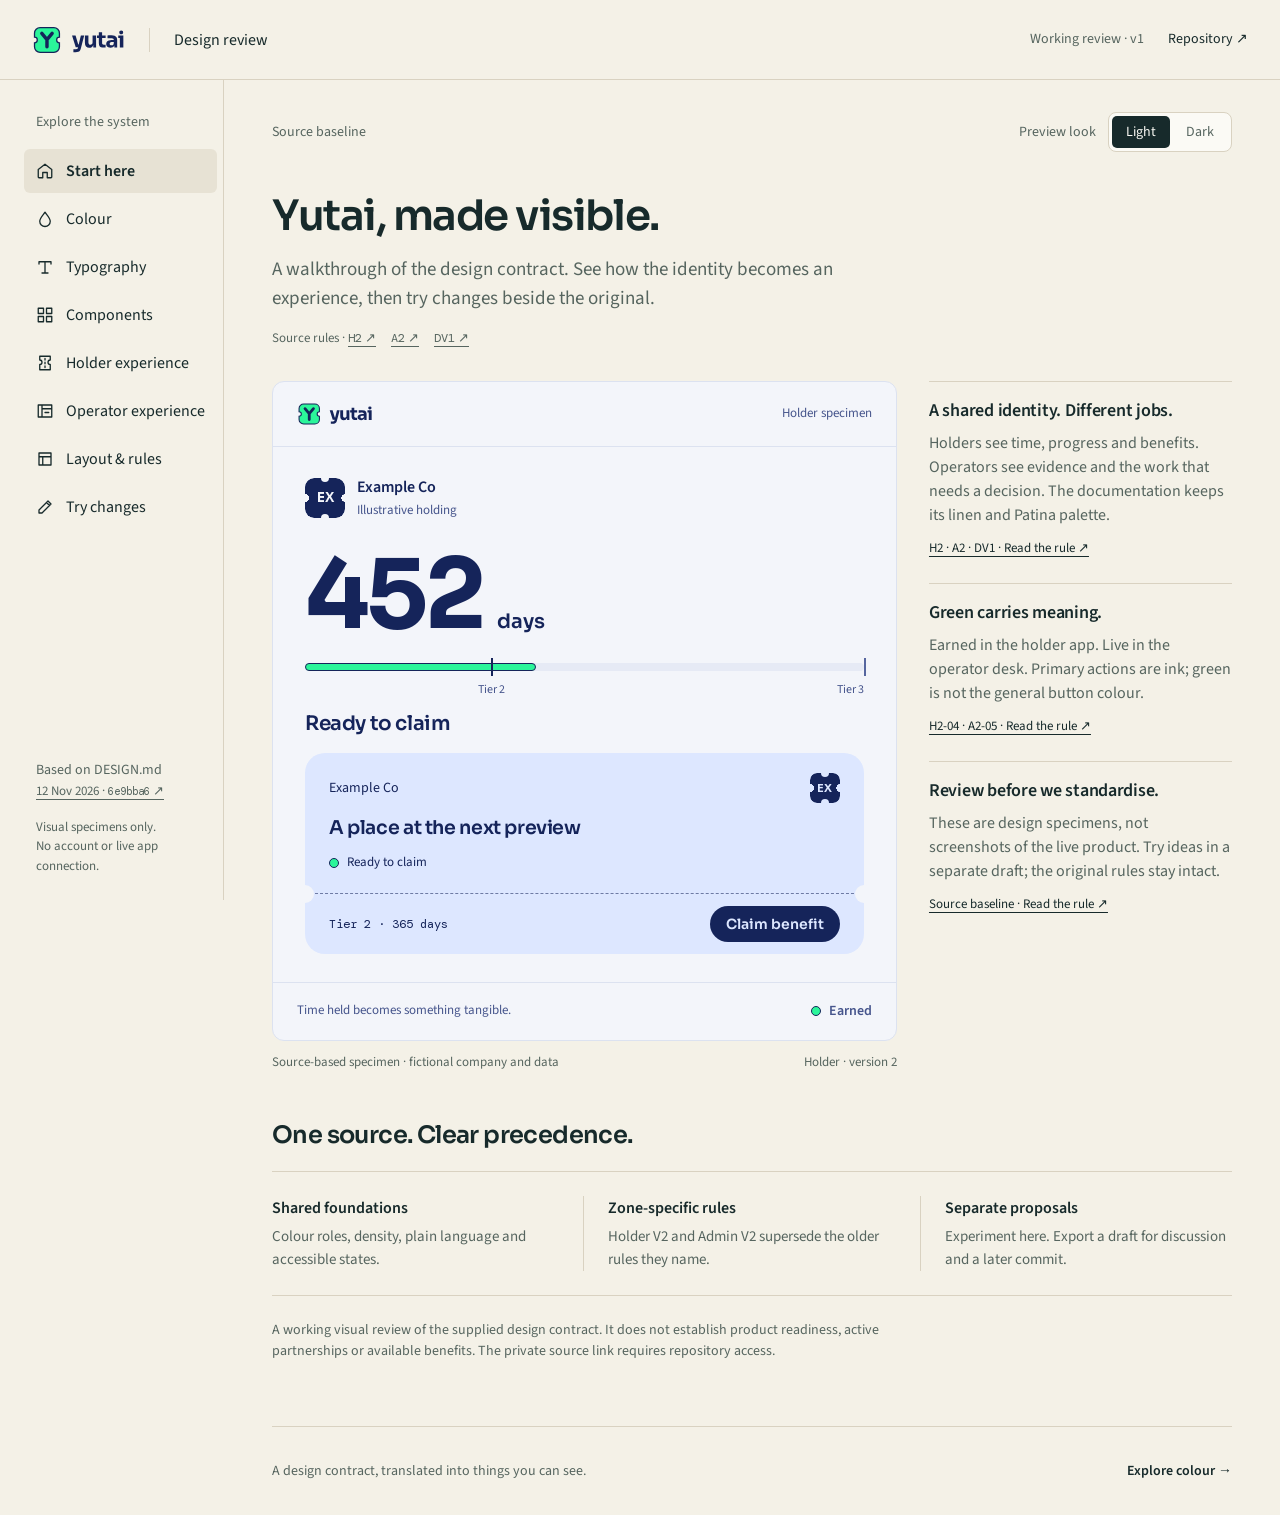
==== index.html @ 5b23b043 "Add interactive Yutai design review walkthrough" ====
<!doctype html>
<html lang="en-GB">
<head>
  <meta charset="utf-8">
  <meta name="viewport" content="width=device-width,initial-scale=1">
  <meta name="description" content="An interactive visual review of Yutai’s design system. Explore the source baseline and try separate design proposals.">
  <meta name="theme-color" content="#F4F1E7">
  <title>Yutai · Design review</title>
  <link rel="icon" href="assets/yutai-logo-light.svg" type="image/svg+xml">
  <link rel="stylesheet" href="style.css">
  <script defer src="data.js"></script>
  <script defer src="app.js"></script>
</head>
<body>
  <a class="skip" href="#main">Skip to content</a>
  <header class="masthead">
    <a class="identity" href="#start" aria-label="Yutai design review home"><img src="assets/yutai-logo-light.svg" alt="Yutai" width="93" height="30"><span>Design review</span></a>
    <div class="mast-actions"><span class="draft-label">Working review · v1</span><a class="text-link" href="https://github.com/nonprophet-max/yutai-design" target="_blank" rel="noopener">Repository <span aria-hidden="true">↗</span></a></div>
  </header>
  <aside class="navigation" aria-label="Walkthrough navigation">
    <p class="nav-title">Explore the system</p>
    <nav id="desktop-nav" aria-label="Design chapters"></nav>
    <label class="mobile-nav">Choose a chapter<select id="chapter-select" aria-label="Choose a chapter"></select></label>
    <div class="nav-foot"><p>Based on DESIGN.md</p><a class="source-ref" href="https://github.com/BrunoPessoa22/special-project/blob/6e9bba6237d9f6296e41d71a105c7b190074205a/docs/DESIGN.md" target="_blank" rel="noopener">12 Nov 2026 · <code>6e9bba6</code> ↗</a><p class="small">Visual specimens only.<br>No account or live app connection.</p></div>
  </aside>
  <main id="main" tabindex="-1">
    <div class="preview-toolbar"><span id="chapter-context">Source baseline</span><div class="look-control"><span>Preview look</span><div class="segmented" role="group" aria-label="Preview look"><button type="button" data-look="light" aria-pressed="true">Light</button><button type="button" data-look="dark" aria-pressed="false">Dark</button></div></div></div>
    <div id="chapter"></div>
    <footer class="page-footer"><span id="footer-rule">A design contract, translated into things you can see.</span><button class="next-chapter quiet" id="next-chapter" type="button">Explore colour <span aria-hidden="true">→</span></button></footer>
  </main>
  <div id="announcement" role="status" aria-live="polite" class="toast" hidden></div>
  <dialog id="detail-dialog" aria-labelledby="detail-title"><div class="dialog-head"><h2 id="detail-title">Review specimen</h2><button id="close-detail" class="secondary" type="button">Close</button></div><div id="detail-body"></div></dialog>
  <noscript><p class="no-script">This interactive review needs JavaScript. The source design contract is available through the DESIGN.md link.</p></noscript>
</body>
</html>
---- style.css ----
@font-face{font-family:Sora;src:url('assets/fonts/sora-latin-400-normal.woff') format('woff');font-weight:400;font-display:swap}
@font-face{font-family:Sora;src:url('assets/fonts/sora-latin-600-normal.woff2') format('woff2');font-weight:600;font-display:swap}
@font-face{font-family:Sora;src:url('assets/fonts/sora-latin-700-normal.woff') format('woff');font-weight:700;font-display:swap}
@font-face{font-family:'Source Sans 3';src:url('assets/fonts/source-sans-3-latin-400-normal.woff2') format('woff2');font-weight:400;font-display:swap}
@font-face{font-family:'Source Sans 3';src:url('assets/fonts/source-sans-3-latin-600-normal.woff2') format('woff2');font-weight:600;font-display:swap}
@font-face{font-family:'DM Mono';src:url('assets/fonts/dm-mono-latin-400-normal.woff') format('woff');font-weight:400;font-display:swap}
@font-face{font-family:'DM Mono';src:url('assets/fonts/dm-mono-latin-500-normal.woff2') format('woff2');font-weight:500;font-display:swap}
:root{--paper:#F4F1E7;--paper-raised:#FBFAF5;--ink:#172A2B;--muted:#56655F;--line:#D9D2C1;--patina:#245E61;--focus:#245E61;--ui-radius:6px;--space-1:8px;--space-2:16px;--space-3:24px;--space-4:32px;--space-5:48px;--float-shadow:0 16px 48px #172a2b22;color-scheme:light}
*{box-sizing:border-box}html{scroll-padding-top:100px;scroll-behavior:smooth}body{margin:0;background:var(--paper);color:var(--ink);font:16px/1.5 'Source Sans 3',sans-serif}button,input,select,textarea{font:inherit;color:inherit}button,a,input,select,textarea{touch-action:manipulation}button{cursor:pointer}a{color:inherit;text-underline-offset:4px}button{transition:background-color 120ms ease,color 120ms ease,border-color 120ms ease}a:hover{color:var(--patina)}button:disabled{cursor:not-allowed;opacity:.55}h1,h2,h3,h4,p{margin:0}h1,h2,h3{font-family:Sora,sans-serif;text-wrap:balance}h1{font-size:42px;line-height:1.15;font-weight:600;letter-spacing:-.035em;max-width:850px}h2{font-size:24px;line-height:1.3;font-weight:600;letter-spacing:-.025em}h3{font-size:18px;line-height:1.4;font-weight:600;letter-spacing:-.015em}p{text-wrap:pretty}p+p{margin-top:12px}code,.mono{font-family:'DM Mono',monospace;font-size:.82em;font-variant-numeric:tabular-nums}::selection{background:#245E61;color:#fff}:focus-visible{outline:2px solid var(--focus);outline-offset:3px}button,input,select,textarea{accent-color:var(--patina)}input,textarea{caret-color:var(--patina)}[hidden]{display:none!important}.skip{position:fixed;left:16px;top:-80px;z-index:30;background:var(--ink);color:white;padding:12px}.skip:focus{top:12px}.masthead{height:80px;display:flex;justify-content:space-between;align-items:center;padding:0 32px;border-bottom:1px solid var(--line);position:fixed;inset:0 0 auto;background:var(--paper);z-index:10}.identity{display:flex;align-items:center;gap:24px;text-decoration:none}.identity img{display:block;width:93px;height:30px}.identity>span{border-left:1px solid var(--line);padding-left:24px;font-size:16px}.mast-actions{display:flex;align-items:center;gap:24px}.draft-label{color:var(--muted);font-size:14px}.text-link{font-size:14px;text-decoration:none}.navigation{position:fixed;inset:80px auto 0 0;width:224px;padding:32px 16px 24px 24px;border-right:1px solid var(--line);display:flex;flex-direction:column}.nav-title{font-size:14px;color:var(--muted);padding:0 12px;margin-bottom:16px}nav{display:grid;gap:4px}nav a{display:flex;gap:12px;align-items:center;padding:10px 12px;text-decoration:none;border-radius:6px;font-size:16px;white-space:nowrap}nav a:hover{background:#EFEBDF;color:var(--ink)}nav a[aria-current=page]{background:#E7E2D4;font-weight:600}.nav-icon{width:18px;height:18px;flex:none;stroke:currentColor;fill:none;stroke-width:1.75}.nav-foot{margin-top:auto;padding:24px 12px 0;color:var(--muted);font-size:14px}.source-ref{font-size:13px}.small{font-size:13px}.nav-foot .small{margin-top:16px}.mobile-nav{display:none}main{margin-left:224px;padding:112px 48px 0;min-width:0;max-width:1800px}.preview-toolbar{display:flex;align-items:center;justify-content:space-between;color:var(--muted);font-size:14px;gap:16px;margin-bottom:40px}.look-control{display:flex;gap:12px;align-items:center}.segmented{display:inline-flex;padding:3px;border:1px solid var(--line);border-radius:8px;background:var(--paper-raised);gap:2px}.segmented button{padding:5px 14px;border:0;background:transparent;border-radius:5px;min-height:32px;white-space:nowrap}.segmented button:hover{background:#EFEBDF}.segmented button[aria-pressed=true]{background:var(--ink);color:var(--paper-raised)}.chapter-head{margin-bottom:32px}.chapter-head .intro{max-width:630px;color:var(--muted);font-size:19px;line-height:1.5;margin-top:16px}.chapter-head .source-line{margin-top:16px}.source-line{font-size:13px;color:var(--muted)}.source-line a{margin-right:12px}.source-line code{font-size:12px}.lead-split{display:grid;grid-template-columns:minmax(0,1.65fr) minmax(220px,.8fr);gap:32px;align-items:start}.notes-stack{display:grid;gap:24px}.rule-note{padding-top:16px;border-top:1px solid var(--line)}.rule-note h3{font-family:'Source Sans 3',sans-serif;font-size:18px;font-weight:600;margin-bottom:8px}.rule-note p{font-size:16px;color:var(--muted)}.rule-note .rule-link{display:inline-block;margin-top:12px;font-size:13px}.section-block{margin-top:48px}.section-heading{display:flex;justify-content:space-between;align-items:baseline;gap:16px;margin-bottom:20px}.section-heading p{color:var(--muted);font-size:15px}.page-footer{margin-top:64px;padding:24px 0;border-top:1px solid var(--line);display:flex;justify-content:space-between;align-items:center;gap:24px;font-size:14px;color:var(--muted)}.quiet{border:0;background:transparent;color:var(--ink);padding:8px 0;min-height:40px}.quiet:hover{color:var(--patina)}.next-chapter{font-weight:600;white-space:nowrap}.secondary,.primary{border:1px solid var(--line);border-radius:6px;min-height:40px;padding:8px 16px;font-weight:600;background:var(--paper-raised)}.primary{background:var(--ink);color:var(--paper-raised);border-color:var(--ink)}.secondary:hover{background:#EFEBDF}.primary:hover{background:var(--patina)}.small-actions{display:flex;gap:8px;align-items:center;flex-wrap:wrap}.view-controls{display:flex;gap:20px;align-items:center;flex-wrap:wrap;margin-bottom:24px}.control-label{display:grid;gap:6px;font-size:14px;font-weight:600}.control-label select,.control-label input[type=text],.control-label input[type=number]{min-height:40px;border:1px solid #8E8674;border-radius:6px;background:var(--paper-raised);padding:6px 12px;max-width:100%;font-weight:400}.help{font-size:14px;color:var(--muted);font-weight:400}.specimen{--s-ground:#F3F5FA;--s-surface:#FFFFFF;--s-raised:#F6F8FC;--s-ink:#15245A;--s-ink2:#46558C;--s-ink3:#56669F;--s-line:#DCE2F0;--s-rule:#EBEEF6;--s-active:#E6EAF5;--s-field:#7F8BBE;--s-control:#B4BFDD;--s-focus:#1A5FD6;--s-primary:#15245A;--s-on:#FFFFFF;--s-green:#2BF59A;--s-edge:#15245A;--s-ok:#0A6B42;--s-warn:#8A5200;--s-bad:#B42332;background:var(--s-ground);color:var(--s-ink);--focus:var(--s-focus);border:1px solid var(--s-line);border-radius:12px;min-width:0;overflow:hidden;font-family:'Source Sans 3',sans-serif}.specimen[data-theme=dark]{--s-ground:#050B1E;--s-surface:#0B1533;--s-raised:#101C42;--s-ink:#F4F7FF;--s-ink2:#B1BCDF;--s-ink3:#93A0CE;--s-line:#22326A;--s-rule:#18254F;--s-active:#1B2A5E;--s-field:#5A6DAA;--s-control:#4A5C96;--s-focus:#6CCBFF;--s-primary:#F4F7FF;--s-on:#050B1E;--s-edge:#2BF59A;--s-ok:#5BE8A6;--s-warn:#F5C566;--s-bad:#FF8C96;color-scheme:dark}.specimen *::selection{background:var(--s-ink);color:var(--s-surface)}.specimen a:hover{color:var(--s-ink)}.specimen input,.specimen select{color-scheme:inherit;accent-color:var(--s-primary)}.specimen button{font-weight:600}.specimen .sample-head{display:flex;align-items:center;justify-content:space-between;padding:20px 24px;border-bottom:1px solid var(--s-line);gap:12px}.sample-head>span{font-size:13px;color:var(--s-ink2)}.sample-logo{width:76px;height:auto}.sample-body{padding:28px 32px}.company{display:flex;align-items:center;gap:12px;min-width:0}.company strong{font-size:16px;font-weight:600}.company p{font-size:13px;color:var(--s-ink2);margin:2px 0 0}.company-pass{display:grid;place-items:center;width:40px;height:40px;flex:none;background:var(--s-ink);color:var(--s-ground);border-radius:9px;font-family:Sora,sans-serif;font-size:13px;font-weight:700;mask:radial-gradient(circle 4px at 0 50%,transparent 98%,#000) 0 0/51% 100%,radial-gradient(circle 4px at 100% 50%,transparent 98%,#000) 100% 0/51% 100%;mask-repeat:no-repeat;position:relative}.company-pass:before,.company-pass:after{content:'';position:absolute;width:8px;height:8px;border-radius:50%;background:var(--s-ground);left:calc(50% - 4px)}.company-pass:before{top:-4px}.company-pass:after{bottom:-4px}.sample-meta{font-size:13px;color:var(--s-ink2);font-family:'DM Mono',monospace}.held{display:flex;align-items:baseline;gap:14px;margin:32px 0 16px}.held strong{font:700 96px/.9 Sora,sans-serif;letter-spacing:-.06em;font-variant-numeric:tabular-nums}.held span{font:600 20px/24px Sora,sans-serif}.day-track{height:8px;background:var(--s-active);border-radius:4px;position:relative;margin:24px 0 40px}.day-fill{position:absolute;inset:0 auto 0 0;background:var(--s-green);border:1.5px solid var(--s-edge);border-radius:4px}.day-marker{position:absolute;top:-5px;height:18px;width:2px;background:var(--s-ink3)}.day-marker.reached{background:var(--s-ink)}.day-marker span{position:absolute;white-space:nowrap;top:24px;transform:translateX(-50%);font-size:12px;line-height:16px;color:var(--s-ink2);font-family:'Source Sans 3',sans-serif}.day-marker.first span{transform:none}.day-marker.last span{transform:translateX(-100%)}.sample-section-title{font:600 20px/26px Sora,sans-serif;letter-spacing:-.02em;margin:28px 0 16px}.ticket{--ticket-fill:#DDE7FF;--ticket-ink:#15245A;background:var(--ticket-fill);color:var(--ticket-ink);border-radius:20px;min-height:196px;position:relative;display:flex;flex-direction:column;overflow:visible}.ticket[data-state=locked],.ticket[data-state=claimed],.ticket[data-state=paused],.ticket[data-state=expired]{--ticket-fill:var(--s-surface);--ticket-ink:var(--s-ink);border:1px solid var(--s-line)}.ticket-main{padding:20px 24px;flex:1;min-height:136px;display:flex;flex-direction:column;gap:12px}.ticket-title{font:600 19px/26px Sora,sans-serif;letter-spacing:-.02em;max-width:290px}.ticket-brand{display:flex;align-items:center;justify-content:space-between;gap:16px;font-size:14px}.ticket .company-pass{--s-ground:var(--ticket-fill);background:var(--ticket-ink);color:var(--ticket-fill);width:30px;height:30px;font-size:11px;border-radius:7px}.ticket-stub{min-height:60px;display:flex;align-items:center;justify-content:space-between;gap:12px;padding:12px 24px;border-top:1.5px dashed color-mix(in srgb,var(--ticket-ink) 55%,transparent);position:relative;font:400 12px/18px 'DM Mono',monospace}.ticket-stub:before,.ticket-stub:after{content:'';position:absolute;top:-9px;width:18px;height:18px;border-radius:50%;background:var(--s-ground)}.ticket-stub:before{left:-9px}.ticket-stub:after{right:-9px}.ticket button{font:600 14px/20px Sora,sans-serif;border-radius:999px;min-height:36px;padding:6px 16px;border:0;background:var(--ticket-ink);color:var(--ticket-fill)}.ticket button:focus-visible{outline-color:var(--ticket-ink)}.ticket-state{display:flex;align-items:center;gap:8px;font-size:13px}.ready-dot{width:10px;height:10px;border-radius:50%;background:var(--s-green);border:1.5px solid var(--s-edge);display:inline-block;flex:none}.sample-foot{display:flex;justify-content:space-between;align-items:center;gap:12px;padding:18px 24px;border-top:1px solid var(--s-line);font-size:13px;color:var(--s-ink2)}.spec-caption{display:flex;justify-content:space-between;gap:16px;font-size:13px;color:var(--muted);margin-top:12px}.mini-diagram{display:flex;align-items:stretch;border-block:1px solid var(--line);margin-top:20px;padding:24px 0;gap:24px}.diagram-step{flex:1}.diagram-step+.diagram-step{border-left:1px solid var(--line);padding-left:24px}.diagram-step strong{display:block;font-weight:600;font-size:16px}.diagram-step p{color:var(--muted);font-size:15px;margin-top:6px}.role-grid{display:grid;grid-template-columns:repeat(3,minmax(0,1fr));gap:24px}.swatch{min-width:0}.swatch-colour{height:100px;border-radius:8px;border:1px solid #172a2b22;margin-bottom:12px;display:flex;align-items:end;padding:12px}.swatch strong{font-weight:600}.swatch small{display:block;font-size:14px;color:var(--muted);margin-top:4px}.swatch code{font-size:12px}.colour-layout{display:grid;grid-template-columns:minmax(0,1.5fr) minmax(240px,.8fr);gap:40px}.colour-preview{position:sticky;top:110px}.role-message{padding:24px;background:var(--s-surface)}.role-message h3{font-size:24px;margin-bottom:12px}.role-message p{color:var(--s-ink2);margin:12px 0 24px}.sample-button{border-radius:8px;background:var(--s-primary);color:var(--s-on);border:1px solid var(--s-primary);padding:8px 16px;min-height:40px;font:600 15px/22px 'Source Sans 3',sans-serif}.sample-button.default{border-color:var(--s-control);background:var(--s-surface);color:var(--s-ink)}.sample-button.ghost{border-color:transparent;background:transparent;color:var(--s-ink2)}.sample-button.danger{background:var(--s-surface);border-color:var(--s-control);color:var(--s-bad)}.sample-button:disabled{opacity:1;background:var(--s-raised);border-color:var(--s-line);color:var(--s-ink3)}.sample-button:not(:disabled):hover{filter:brightness(.95)}.status-word{display:inline-flex;gap:8px;align-items:center;font-size:14px;font-weight:600}.status-mark{height:10px;width:10px;display:inline-block;border:1.5px solid var(--s-field);border-radius:50%;flex:none}.status-mark.live{background:var(--s-green);border-color:var(--s-edge)}.status-mark.warn{background:#F2B43C;border-color:var(--s-warn)}.type-faces{display:grid;grid-template-columns:1fr;gap:0}.type-face{display:grid;grid-template-columns:180px 1fr;gap:32px;border-top:1px solid var(--line);padding:28px 0;align-items:baseline}.type-face:first-child{border-top:0;padding-top:0}.type-face .face-name{font-size:16px;font-weight:600}.face-detail{font-size:14px;color:var(--muted);margin-top:8px}.type-face .sora-sample{font:600 40px/1.3 Sora,sans-serif;letter-spacing:-.03em}.type-face .body-sample{font:400 23px/1.5 'Source Sans 3',sans-serif;max-width:620px}.type-face .mono-sample{font:400 17px/1.5 'DM Mono',monospace;overflow-wrap:anywhere}.scale-table{width:100%;border-collapse:collapse;margin-top:24px}.scale-table td,.scale-table th{text-align:left;padding:16px 12px;border-bottom:1px solid var(--line);font-weight:400}.scale-table th{font-size:14px;color:var(--muted)}.scale-table td:first-child{padding-left:0}.scale-table .type-role{font-size:14px}.scale-table .sample-text{font-family:Sora,sans-serif;font-weight:600;letter-spacing:-.02em}.scale-table td:last-child{font-size:13px;white-space:nowrap}.component-stage{padding:32px;min-height:320px;display:grid;align-items:center}.component-stage .ticket{max-width:460px;margin:auto;width:100%}.state-strip{display:flex;flex-wrap:wrap;gap:8px;margin:20px 0}.state-strip button{background:transparent;border:1px solid var(--line);border-radius:999px;padding:6px 16px;min-height:40px}.state-strip button[aria-pressed=true]{background:var(--ink);color:var(--paper-raised);border-color:var(--ink)}.component-library{display:grid;grid-template-columns:1fr 1fr;gap:32px}.part-sample{padding:24px;min-height:220px}.part-sample h3{font:600 16px/22px Sora,sans-serif;margin-bottom:24px}.button-stack{display:flex;gap:12px;flex-wrap:wrap}.sample-field{display:grid;gap:6px;font-size:13px;line-height:18px;font-weight:600}.sample-field input{background:var(--s-surface);color:var(--s-ink);border:1px solid var(--s-field);padding:8px 12px;border-radius:8px;height:40px;width:100%;font-size:15px}.sample-field .field-help{font-weight:400;color:var(--s-ink2)}.sample-field .field-error{font-weight:400;color:var(--s-bad)}.sample-field input[aria-invalid=true]{border-color:var(--s-bad)}.empty-sample{padding:32px;min-height:190px;display:grid;align-content:center;gap:12px}.empty-sample p{color:var(--s-ink2)}.skeleton{height:16px;background:var(--s-active);border-radius:3px;margin:12px 0;max-width:300px}.holder-nav{display:flex;gap:4px;align-items:center;flex-wrap:nowrap;overflow:auto;margin:24px 0 0;padding-bottom:4px}.holder-nav span{font-size:14px;padding:6px 12px;white-space:nowrap}.holder-nav .selected{background:var(--s-active);border-radius:999px;font-weight:600}.holder-full .sample-body{padding:32px 40px}.holder-full .held strong{font-size:144px;line-height:116px}.axis-row{padding:20px 0;border-bottom:1px solid var(--s-line)}.axis-row .day-track{margin-left:52px;margin-bottom:36px}.axis-row .sample-meta{margin-left:52px;margin-top:8px}.axis-heading{display:flex;justify-content:space-between;align-items:center;font-size:13px;color:var(--s-ink2);margin-bottom:12px}.axis-heading span:last-child{font-family:'DM Mono',monospace}.timeline-control{display:grid;grid-template-columns:1fr auto;gap:12px;align-items:center;max-width:640px;margin-bottom:24px}.timeline-control label{font-size:15px;font-weight:600}.timeline-control input{grid-column:1/-1;width:100%;cursor:pointer}.timeline-control output{font:400 14px 'DM Mono',monospace}.admin-shell{display:grid;grid-template-columns:152px minmax(0,1fr)}.admin-sidebar{padding:24px 16px;border-right:1px solid var(--s-line);font-size:14px;display:grid;align-content:start;gap:8px}.admin-sidebar img{margin-bottom:24px}.admin-sidebar span{padding:8px;border-radius:6px}.admin-sidebar .selected{background:var(--s-active);font-weight:600}.admin-main{padding:24px}.admin-top{display:flex;align-items:center;justify-content:space-between;gap:12px;margin-bottom:28px}.admin-top h3{font-size:24px}.mode-control{display:flex;align-items:center;gap:8px;border:1px solid var(--s-line);padding:5px 10px;border-radius:8px;min-height:32px;font-size:13px;font-weight:600}.admin-statement{font:700 28px/34px Sora,sans-serif;letter-spacing:-.03em;margin-bottom:12px}.admin-evidence{font-size:15px;color:var(--s-ink2);margin-bottom:28px}.worklist{border:1px solid var(--s-line);border-radius:12px;background:var(--s-surface);overflow:hidden}.work-row{display:grid;grid-template-columns:minmax(0,1fr) 112px;min-height:82px;position:relative;border-bottom:1px solid var(--s-rule)}.work-row:last-child{border-bottom:0}.work-body{padding:16px}.work-body strong{font-size:15px;font-weight:600}.work-body p{font-size:13px;line-height:18px;color:var(--s-ink2);margin-top:4px}.work-stub{display:flex;align-items:center;justify-content:center;border-left:1px dashed var(--s-control);padding:12px;position:relative}.work-stub:before,.work-stub:after{content:'';position:absolute;width:16px;height:16px;border-radius:50%;background:var(--s-ground);left:-8px}.work-stub:before{top:-8px}.work-stub:after{bottom:-8px}.work-stub button{background:transparent;border:1px solid var(--s-control);border-radius:8px;padding:5px 10px;min-height:32px;color:var(--s-ink);font-size:15px}.work-stub button:hover{background:var(--s-active)}.admin-bottom{display:flex;justify-content:space-between;gap:16px;margin-top:24px;font-size:13px;color:var(--s-ink2)}.state-description{font-size:15px;color:var(--muted);margin-top:16px}.geometry-row{display:grid;grid-template-columns:200px 1fr;gap:24px;border-top:1px solid var(--line);padding:24px 0}.geometry-row p{color:var(--muted);font-size:15px}.shape-samples{display:flex;align-items:center;gap:24px;flex-wrap:wrap}.shape-item{display:grid;gap:8px;justify-items:center;font-size:13px}.shape{width:80px;height:48px;border:1px solid var(--patina);background:var(--paper-raised)}.spacing-samples{display:flex;align-items:end;gap:20px;flex-wrap:wrap}.spacing-item{display:grid;gap:8px;font-size:13px}.spacing-bar{background:var(--patina);height:12px}.rules-list{display:grid;grid-template-columns:1fr 1fr;column-gap:40px}.rule-item{border-top:1px solid var(--line);padding:20px 0;display:grid;grid-template-columns:60px 1fr;gap:12px}.rule-item>code{font-size:12px;color:var(--muted);padding-top:4px}.rule-item strong{font-weight:600}.rule-item p{font-size:15px;color:var(--muted);margin-top:4px}.review-layout{display:grid;grid-template-columns:280px minmax(0,1fr);gap:32px;align-items:start}.editor{border-top:1px solid var(--line);padding-top:20px}.editor-fields{display:grid;gap:20px}.colour-input{display:flex;align-items:center;gap:12px}.colour-input input[type=color]{width:44px;height:40px;padding:4px;border:1px solid #8E8674;border-radius:6px;background:var(--paper-raised);cursor:pointer}.colour-input code{font-size:13px}.editor label{font-size:14px;font-weight:600}.editor select{width:100%}.editor textarea{background:var(--paper-raised);border:1px solid #8E8674;border-radius:6px;width:100%;padding:12px;min-height:110px;resize:vertical;font-weight:400}.review-comparison{display:grid;gap:24px}.compare-title{display:flex;justify-content:space-between;align-items:center;gap:16px;margin-bottom:12px;font-size:15px;font-weight:600}.draft-tag{font-size:13px;font-weight:400;color:var(--muted)}.proposal .role-message{font-family:var(--proposal-body,'Source Sans 3'),sans-serif;font-size:var(--proposal-size,16px)}.proposal .role-message h3{font-family:var(--proposal-display,Sora),sans-serif}.proposal .sample-button{border-radius:var(--proposal-radius,8px)}.change-list{padding:16px 0;font-size:14px;color:var(--muted)}.change-list li{margin:4px 0}.editor-message{min-height:24px;font-size:14px;color:var(--muted);margin-top:12px}.editor-message.error{color:#963726}.export-actions{display:flex;gap:8px;flex-wrap:wrap;margin-top:20px}.file-label{display:inline-flex;align-items:center;font-size:16px!important;cursor:pointer}.file-input{position:absolute;width:1px;height:1px;clip-path:inset(50%);overflow:hidden}.file-label:focus-within{outline:2px solid var(--focus);outline-offset:3px}.toast{position:fixed;right:24px;bottom:24px;max-width:400px;background:var(--ink);color:var(--paper-raised);padding:12px 20px;border-radius:8px;box-shadow:var(--float-shadow);z-index:25;font-size:15px}dialog{width:min(440px,calc(100vw - 32px));max-height:calc(100vh - 48px);border:1px solid var(--line);border-radius:16px;background:var(--paper-raised);color:var(--ink);padding:24px;box-shadow:var(--float-shadow)}dialog::backdrop{background:#172a2b55}.dialog-head{display:flex;align-items:center;justify-content:space-between;gap:16px;margin-bottom:24px}.dialog-head h2{font-size:22px}#detail-body p{margin-bottom:16px;color:var(--muted)}.no-script{padding:120px 32px 32px;margin-left:224px}.public-note{max-width:650px;font-size:14px;color:var(--muted);margin-top:24px}.pair{display:grid;grid-template-columns:1fr 1fr;gap:24px}.field-sample{max-width:400px}.contrast-result{padding:12px 0;font-size:14px}.contrast-result strong{font-variant-numeric:tabular-nums}.section-tabs{display:flex;gap:8px;flex-wrap:wrap}.section-tabs button{min-height:40px;border:1px solid var(--line);background:transparent;border-radius:6px;padding:6px 16px}.section-tabs button[aria-pressed=true]{background:var(--ink);color:var(--paper)}
@media(min-width:1600px){main{padding-inline:64px}.lead-split{grid-template-columns:minmax(0,1.7fr) minmax(250px,.8fr)}}
@media(max-width:1200px){main{padding-inline:32px}.lead-split{grid-template-columns:minmax(0,1fr) 240px;gap:24px}.sample-body{padding:24px}.colour-layout{grid-template-columns:1fr}.colour-preview{position:static}.role-grid{grid-template-columns:repeat(3,minmax(0,1fr))}.review-layout{grid-template-columns:240px minmax(0,1fr)}.held strong{font-size:80px}.admin-shell{grid-template-columns:120px minmax(0,1fr)}.admin-sidebar{padding-inline:8px}.admin-main{padding:20px}}
@media(max-width:1000px){.navigation{width:200px;padding-inline:12px}.navigation nav a{font-size:15px;gap:8px}main{margin-left:200px;padding-inline:24px}.masthead{padding-inline:24px}.lead-split{grid-template-columns:1fr}.notes-stack{grid-template-columns:repeat(3,minmax(0,1fr));gap:20px}.rule-note p{font-size:15px}.review-layout{grid-template-columns:1fr}.editor-fields{grid-template-columns:repeat(2,minmax(0,1fr))}.editor-fields .wide{grid-column:1/-1}.type-face{grid-template-columns:150px 1fr}.component-library{grid-template-columns:1fr}.admin-shell{grid-template-columns:120px minmax(0,1fr)}.admin-top{align-items:start;flex-direction:column}}
@media(max-width:760px){html{scroll-padding-top:160px}.masthead{height:64px;padding-inline:20px}.identity{gap:16px}.identity>span{padding-left:16px;font-size:14px}.identity img{width:78px;height:auto}.mast-actions .draft-label{display:none}.mast-actions{gap:0}.text-link{font-size:13px}.navigation{inset:64px 0 auto;width:auto;height:64px;padding:12px 20px;border-right:0;border-bottom:1px solid var(--line);background:var(--paper);z-index:9}.navigation nav,.nav-title,.nav-foot{display:none}.mobile-nav{display:flex;align-items:center;gap:12px;font-size:14px}.mobile-nav select{flex:1;min-width:0;border:1px solid #8E8674;background:var(--paper-raised);border-radius:6px;padding:6px 12px;height:40px}.mobile-nav{font-size:0}.mobile-nav select{font-size:15px}main{margin-left:0;padding:152px 20px 0}.preview-toolbar{margin-bottom:28px;gap:8px}.preview-toolbar>span{font-size:13px}.look-control{gap:8px}.look-control>span{font-size:13px}.segmented button{padding:4px 10px;min-height:32px;font-size:14px}h1{font-size:32px;line-height:1.2}h2{font-size:22px}.chapter-head .intro{font-size:18px}.chapter-head{margin-bottom:28px}.lead-split{gap:28px}.notes-stack{grid-template-columns:1fr;gap:20px}.rule-note h3{font-size:17px}.rule-note p{font-size:16px}.sample-body{padding:24px 20px}.sample-head{padding:16px!important}.sample-head>span{font-size:12px}.sample-foot{padding:16px;font-size:12px}.held strong{font-size:96px}.held{gap:12px}.ticket-main{padding:18px;min-height:138px}.ticket-title{font-size:18px;line-height:24px}.ticket-stub{min-height:68px;padding:12px 18px;gap:8px}.ticket-stub>span{font-size:12px}.ticket button{padding:6px 12px;min-height:40px}.mini-diagram{display:grid;gap:20px;padding:20px 0}.diagram-step+.diagram-step{border-left:0;border-top:1px solid var(--line);padding:20px 0 0}.role-grid{grid-template-columns:1fr 1fr;gap:20px}.swatch-colour{height:80px}.swatch small{font-size:14px}.type-face{grid-template-columns:1fr;gap:12px;padding:24px 0}.type-face .sora-sample{font-size:32px}.type-face .body-sample{font-size:21px}.type-face .mono-sample{font-size:14px}.face-detail{margin-top:4px}.scale-table th,.scale-table td{padding:12px 4px}.scale-table td:last-child{font-size:11px}.scale-table .sample-text{font-size:18px!important}.scale-table .type-role{font-size:13px}.scale-table td:first-child{max-width:90px}.scale-table th:nth-child(2){padding-left:8px}.component-stage{padding:24px 16px}.component-library{gap:20px}.section-heading{align-items:start;flex-direction:column;gap:8px}.section-block{margin-top:40px}.holder-full .sample-body{padding:24px 20px}.holder-full .held strong{font-size:96px;line-height:80px}.holder-full .held{gap:12px}.holder-nav{gap:0}.holder-nav span{font-size:12px;padding:6px 8px}.axis-row .day-track{margin-left:0}.axis-row .sample-meta{margin-left:0}.admin-shell{grid-template-columns:1fr}.admin-sidebar{display:none}.admin-main{padding:20px 16px}.admin-top{flex-direction:row;align-items:center;gap:8px}.admin-top h3{font-size:20px}.mode-control{font-size:12px;padding:5px 8px}.admin-statement{font-size:24px;line-height:30px}.work-row{grid-template-columns:minmax(0,1fr) 76px}.work-body{padding:12px}.work-body strong{font-size:15px}.work-stub{padding:8px}.work-stub button{font-size:13px;padding:5px 8px;min-height:36px}.admin-bottom{font-size:12px;gap:8px}.rules-list{grid-template-columns:1fr}.geometry-row{grid-template-columns:1fr;gap:16px}.shape-samples{gap:16px}.shape{width:64px}.shape-item{font-size:12px}.spacing-samples{gap:16px}.editor-fields{grid-template-columns:1fr 1fr;gap:16px}.editor select{font-size:14px;padding-inline:8px}.colour-input{gap:8px}.colour-input code{font-size:12px}.export-actions{gap:8px}.export-actions button,.file-label{padding:8px 12px;font-size:14px!important}.page-footer{margin-top:48px;align-items:start;gap:20px;flex-direction:column}.page-footer>span{max-width:280px}.source-line{line-height:2}.spec-caption{flex-direction:column;gap:4px}.toast{inset:auto 16px 16px;max-width:none}.review-comparison{gap:24px}.pair{grid-template-columns:1fr}.no-script{margin-left:0}.axis-heading{font-size:12px}.contrast-result{font-size:13px}}
@media(prefers-reduced-motion:reduce){html{scroll-behavior:auto}*,*::before,*::after{animation:none!important;transition:none!important}}

/* Keep the specimen action distinct from its status line. */
.role-message>.status-word{display:flex;width:fit-content;margin-bottom:20px}.ticket button{white-space:nowrap}.held>span{white-space:nowrap}.specimen[data-mode="Simulated"]{border:6px solid #F2B43C}
@media(max-width:760px){.holder-full{margin-inline:-20px;width:calc(100% + 40px);border-inline:0;border-radius:0}.ticket-stub>span{min-width:0}.sample-foot{flex-wrap:wrap}}

/* Review corrections from the independent source/visual pass. */
.review-comparison .role-message h3{font-size:20px;line-height:26px;font-weight:600}
.review-comparison .sample-button{font:600 14px/20px Sora,sans-serif;min-height:44px;border-radius:999px}
.review-comparison .proposal .sample-button{border-radius:var(--proposal-radius,999px)}
.ticket .ready-dot{border-color:var(--ticket-ink)}
.holder-mobile-tabs,.mobile-preview-link{display:none}
#proposal-anchor,#review-controls{scroll-margin-top:152px}
@media(max-width:760px){.mobile-preview-link{display:block;font-weight:600;font-size:15px;margin-bottom:20px}.holder-full .holder-nav{display:none}.holder-mobile-tabs{display:flex;align-items:center;justify-content:space-around;height:78px;border-top:1px solid var(--s-line);background:var(--s-surface);gap:0}.holder-mobile-tabs>span{display:grid;justify-items:center;gap:3px;min-width:56px}.holder-mobile-tabs i{display:grid;place-items:center;width:56px;height:32px;border-radius:999px;font-style:normal}.holder-mobile-tabs .selected i{background:var(--s-active)}.holder-mobile-tabs .nav-icon{width:20px;height:20px}.holder-mobile-tabs b{font-size:12px;line-height:16px;font-weight:600}.holder-full .sample-body{padding-top:32px}}

.colour-preview .holder-action{font:600 14px/20px Sora,sans-serif;min-height:44px;border-radius:999px}
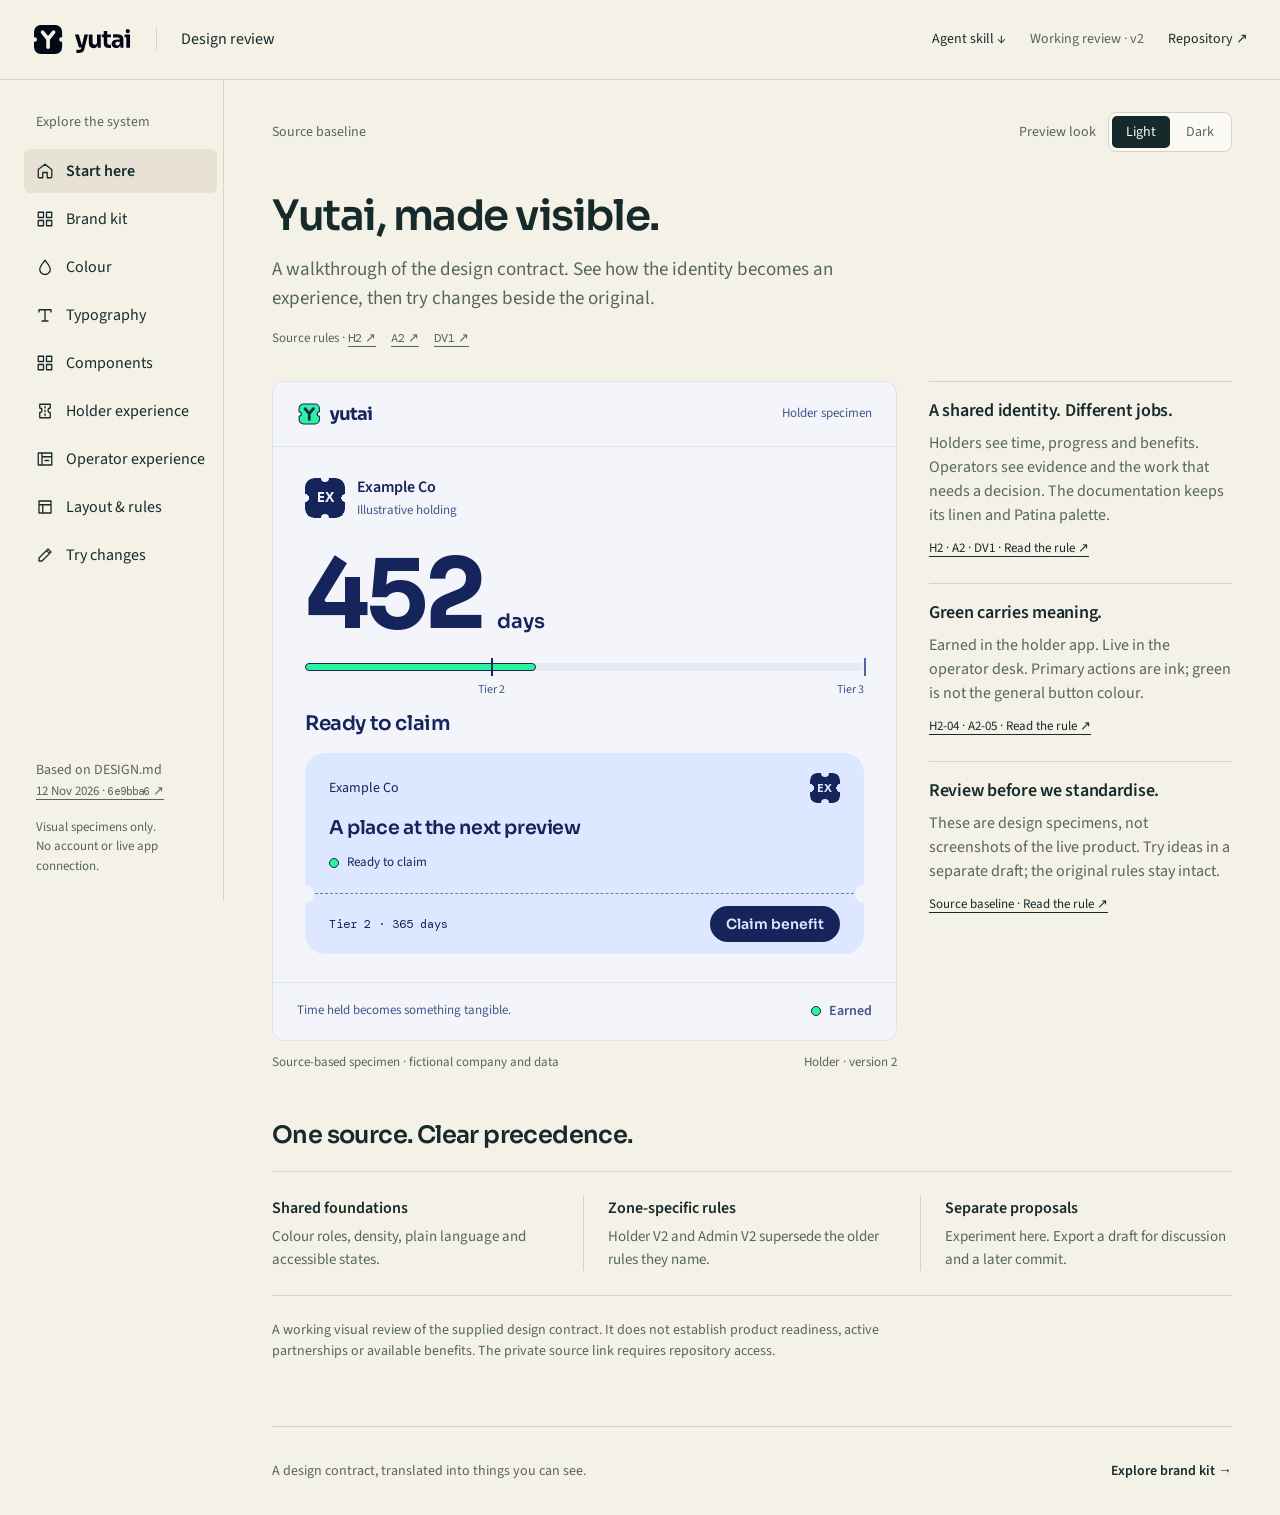
==== commit 110b7f70: "Add supplied brand kit and portable agent skill to design walkthrough" ====
--- a/index.html
+++ b/index.html
@@ -6,7 +6,7 @@
   <meta name="description" content="An interactive visual review of Yutai’s design system. Explore the source baseline and try separate design proposals.">
   <meta name="theme-color" content="#F4F1E7">
   <title>Yutai · Design review</title>
-  <link rel="icon" href="assets/yutai-logo-light.svg" type="image/svg+xml">
+  <link rel="icon" href="skills/yutai-design/assets/brand-kit/svg/yutai-seal-ink.svg" type="image/svg+xml">
   <link rel="stylesheet" href="style.css">
   <script defer src="data.js"></script>
   <script defer src="app.js"></script>
@@ -14,8 +14,8 @@
 <body>
   <a class="skip" href="#main">Skip to content</a>
   <header class="masthead">
-    <a class="identity" href="#start" aria-label="Yutai design review home"><img src="assets/yutai-logo-light.svg" alt="Yutai" width="93" height="30"><span>Design review</span></a>
-    <div class="mast-actions"><span class="draft-label">Working review · v1</span><a class="text-link" href="https://github.com/nonprophet-max/yutai-design" target="_blank" rel="noopener">Repository <span aria-hidden="true">↗</span></a></div>
+    <a class="identity" href="#start" aria-label="Yutai design review home"><img src="skills/yutai-design/assets/brand-kit/svg/yutai-lockup-horizontal-ink.svg" alt="Yutai" width="100" height="32"><span>Design review</span></a>
+    <div class="mast-actions"><a class="text-link skill-download" href="downloads/Yutai-Design-Skill.zip" download>Agent skill ↓</a><span class="draft-label">Working review · v2</span><a class="text-link" href="https://github.com/nonprophet-max/yutai-design" target="_blank" rel="noopener">Repository <span aria-hidden="true">↗</span></a></div>
   </header>
   <aside class="navigation" aria-label="Walkthrough navigation">
     <p class="nav-title">Explore the system</p>
--- a/style.css
+++ b/style.css
@@ -27,3 +27,10 @@
 @media(max-width:760px){.mobile-preview-link{display:block;font-weight:600;font-size:15px;margin-bottom:20px}.holder-full .holder-nav{display:none}.holder-mobile-tabs{display:flex;align-items:center;justify-content:space-around;height:78px;border-top:1px solid var(--s-line);background:var(--s-surface);gap:0}.holder-mobile-tabs>span{display:grid;justify-items:center;gap:3px;min-width:56px}.holder-mobile-tabs i{display:grid;place-items:center;width:56px;height:32px;border-radius:999px;font-style:normal}.holder-mobile-tabs .selected i{background:var(--s-active)}.holder-mobile-tabs .nav-icon{width:20px;height:20px}.holder-mobile-tabs b{font-size:12px;line-height:16px;font-weight:600}.holder-full .sample-body{padding-top:32px}}
 
 .colour-preview .holder-action{font:600 14px/20px Sora,sans-serif;min-height:44px;border-radius:999px}
+
+/* Supplied general brand kit: catalogued separately from source product specimens. */
+.brand-downloads{display:flex;align-items:center;gap:20px;flex-wrap:wrap;margin:24px 0 48px}.brand-downloads p{flex-basis:100%;margin:0;color:var(--muted);font-size:14px}.primary-link{display:inline-flex;align-items:center;justify-content:center;gap:20px;padding:12px 20px;background:var(--ink);color:var(--paper-raised);border-radius:6px;font-weight:600;text-decoration:none;min-height:48px}.primary-link:hover{background:var(--patina);color:var(--paper-raised)}.brand-art-grid{display:grid;grid-template-columns:repeat(3,minmax(0,1fr));gap:24px}.brand-art{margin:0;min-width:0}.brand-art-stage{display:flex;align-items:center;justify-content:center;height:168px;background:#FFFFFF;border:1px solid var(--line);border-radius:8px;padding:24px}.brand-art.dark .brand-art-stage{background:#030817;border-color:#030817}.brand-art.indigo .brand-art-stage{background:#0B1A47;border-color:#0B1A47}.brand-art img{display:block;width:min(100%,220px);height:100%;object-fit:contain}.brand-art.stacked .brand-art-stage{height:220px}.brand-art.stacked img{max-width:160px}.brand-art.seal img{max-width:72px;height:72px}.brand-art.wordmark img{max-width:154px;height:80px}.brand-art.avatar img{width:100px;height:100px}.brand-art figcaption{display:flex;align-items:start;justify-content:space-between;gap:12px;padding-top:12px;font-size:14px}.brand-art figcaption strong{font-weight:600}.brand-art figcaption span{display:flex;gap:12px;font-size:13px}.brand-art figcaption a{text-underline-offset:3px}.brand-reading{max-width:680px;color:var(--muted);margin:16px 0 24px}.brand-palette{display:grid;grid-template-columns:repeat(4,minmax(0,1fr));gap:24px;margin-top:28px}.brand-swatch{display:grid;gap:6px;font-size:14px}.brand-swatch>span{height:72px;border:1px solid #8E8674;border-radius:6px;margin-bottom:6px}.brand-swatch code{font-size:13px;color:var(--muted)}.brand-badge-row{display:grid;grid-template-columns:1fr 1fr;gap:24px;max-width:680px}.brand-art.badge .brand-art-stage{height:128px}.brand-art.badge img{max-width:240px;height:auto}.brand-conditions{padding-left:24px;max-width:680px;line-height:1.6;margin:24px 0}.brand-conditions li{padding-bottom:8px}.brand-usage{margin:24px 0}.brand-usage>div{display:grid;grid-template-columns:140px minmax(0,680px);gap:24px;padding:20px 0;border-top:1px solid var(--line)}.brand-usage dt{font-weight:600}.brand-usage dd{margin:0;color:var(--muted)}.brand-agent{padding-bottom:20px}.mast-actions .skill-download{white-space:nowrap}.identity img{width:100px;height:auto}
+@media(max-width:1000px){.brand-art-grid{grid-template-columns:repeat(2,minmax(0,1fr))}.brand-palette{grid-template-columns:repeat(4,minmax(0,1fr))}.mast-actions .draft-label{display:none}}
+@media(max-width:760px){.brand-art-grid{grid-template-columns:1fr;gap:28px}.brand-art-stage{height:180px}.brand-art img{max-width:250px}.brand-art.stacked .brand-art-stage{height:230px}.brand-palette{grid-template-columns:1fr 1fr;gap:20px}.brand-badge-row{grid-template-columns:1fr}.brand-usage>div{grid-template-columns:1fr;gap:8px}.brand-downloads{gap:16px;margin-bottom:36px}.brand-downloads .primary-link{width:100%}.identity img{width:88px}.identity>span{display:none}.mast-actions{gap:20px}.brand-conditions{font-size:16px}.brand-reading{overflow-wrap:anywhere}}
+
+.look-control[hidden]{display:none}
